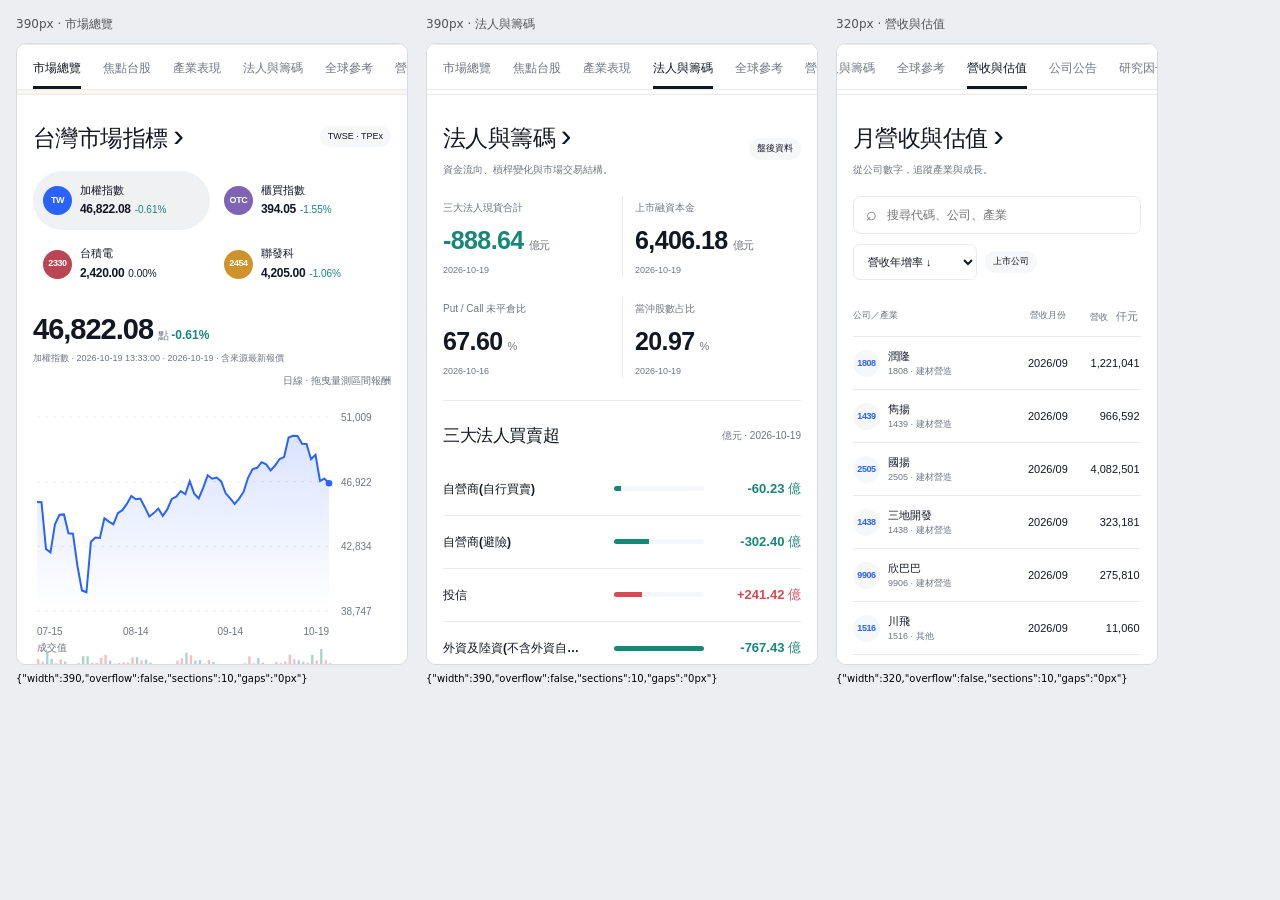
==== tests/responsive.html @ 3c38c6d2 "Update interface" ====
<!doctype html>
<html lang="zh-Hant">
<meta charset="utf-8">
<meta name="viewport" content="width=device-width,initial-scale=1">
<title>台股市場 · 手機排版檢查</title>
<style>body{margin:0;padding:16px;background:#eceef2;font:12px system-ui;display:flex;gap:18px;align-items:flex-start}p{margin:0 0 10px;color:#555}iframe{display:block;border:1px solid #d8dbe2;border-radius:10px;height:620px;background:white}article{flex:none}output{display:block;font-size:10px;margin-top:8px;max-width:320px}</style>
<article><p>390px · 市場總覽</p><iframe title="390px 市場總覽" width="390" src="../index.html#indices"></iframe></article>
<article><p>390px · 法人與籌碼</p><iframe title="390px 法人與籌碼" width="390" src="../index.html#flows"></iframe></article>
<article><p>320px · 營收與估值</p><iframe title="320px 營收與估值" width="320" src="../index.html#companies"></iframe></article>
<script>
setInterval(() => {
  for (const frame of document.querySelectorAll('iframe')) {
    const d = frame.contentDocument, w = frame.contentWindow;
    if (!d.querySelectorAll('.market-section').length) continue;
    let out = frame.parentElement.querySelector('output');
    if (!out) { out = document.createElement('output'); frame.after(out); }
    const gaps = [...d.querySelectorAll('.market-section')].slice(1).map(el => Math.round(el.getBoundingClientRect().top - el.previousElementSibling.getBoundingClientRect().bottom));
    out.textContent = JSON.stringify({width:w.innerWidth,overflow:d.documentElement.scrollWidth > w.innerWidth,sections:d.querySelectorAll('.market-section').length,gaps:gaps.every(gap => gap === 0) ? '0px' : gaps});
  }
}, 500);
</script>
</html>
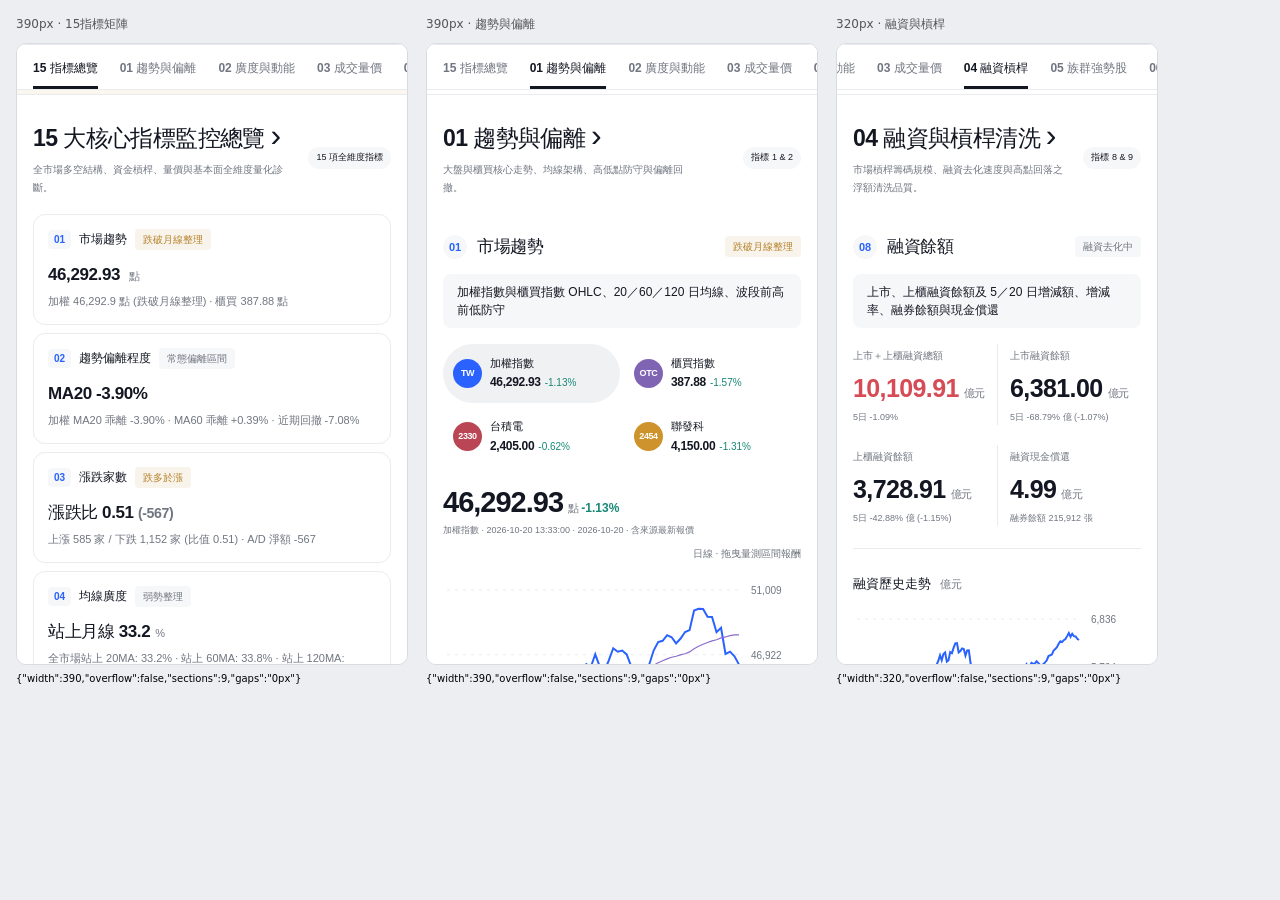
==== commit ec851163: "update indexes" ====
--- a/tests/responsive.html
+++ b/tests/responsive.html
@@ -4,9 +4,9 @@
 <meta name="viewport" content="width=device-width,initial-scale=1">
 <title>台股市場 · 手機排版檢查</title>
 <style>body{margin:0;padding:16px;background:#eceef2;font:12px system-ui;display:flex;gap:18px;align-items:flex-start}p{margin:0 0 10px;color:#555}iframe{display:block;border:1px solid #d8dbe2;border-radius:10px;height:620px;background:white}article{flex:none}output{display:block;font-size:10px;margin-top:8px;max-width:320px}</style>
-<article><p>390px · 市場總覽</p><iframe title="390px 市場總覽" width="390" src="../index.html#indices"></iframe></article>
-<article><p>390px · 法人與籌碼</p><iframe title="390px 法人與籌碼" width="390" src="../index.html#flows"></iframe></article>
-<article><p>320px · 營收與估值</p><iframe title="320px 營收與估值" width="320" src="../index.html#companies"></iframe></article>
+<article><p>390px · 15指標矩陣</p><iframe title="390px 15指標矩陣" width="390" src="../index.html#overview"></iframe></article>
+<article><p>390px · 趨勢與偏離</p><iframe title="390px 趨勢與偏離" width="390" src="../index.html#panel-trend"></iframe></article>
+<article><p>320px · 融資與槓桿</p><iframe title="320px 融資與槓桿" width="320" src="../index.html#panel-leverage"></iframe></article>
 <script>
 setInterval(() => {
   for (const frame of document.querySelectorAll('iframe')) {
